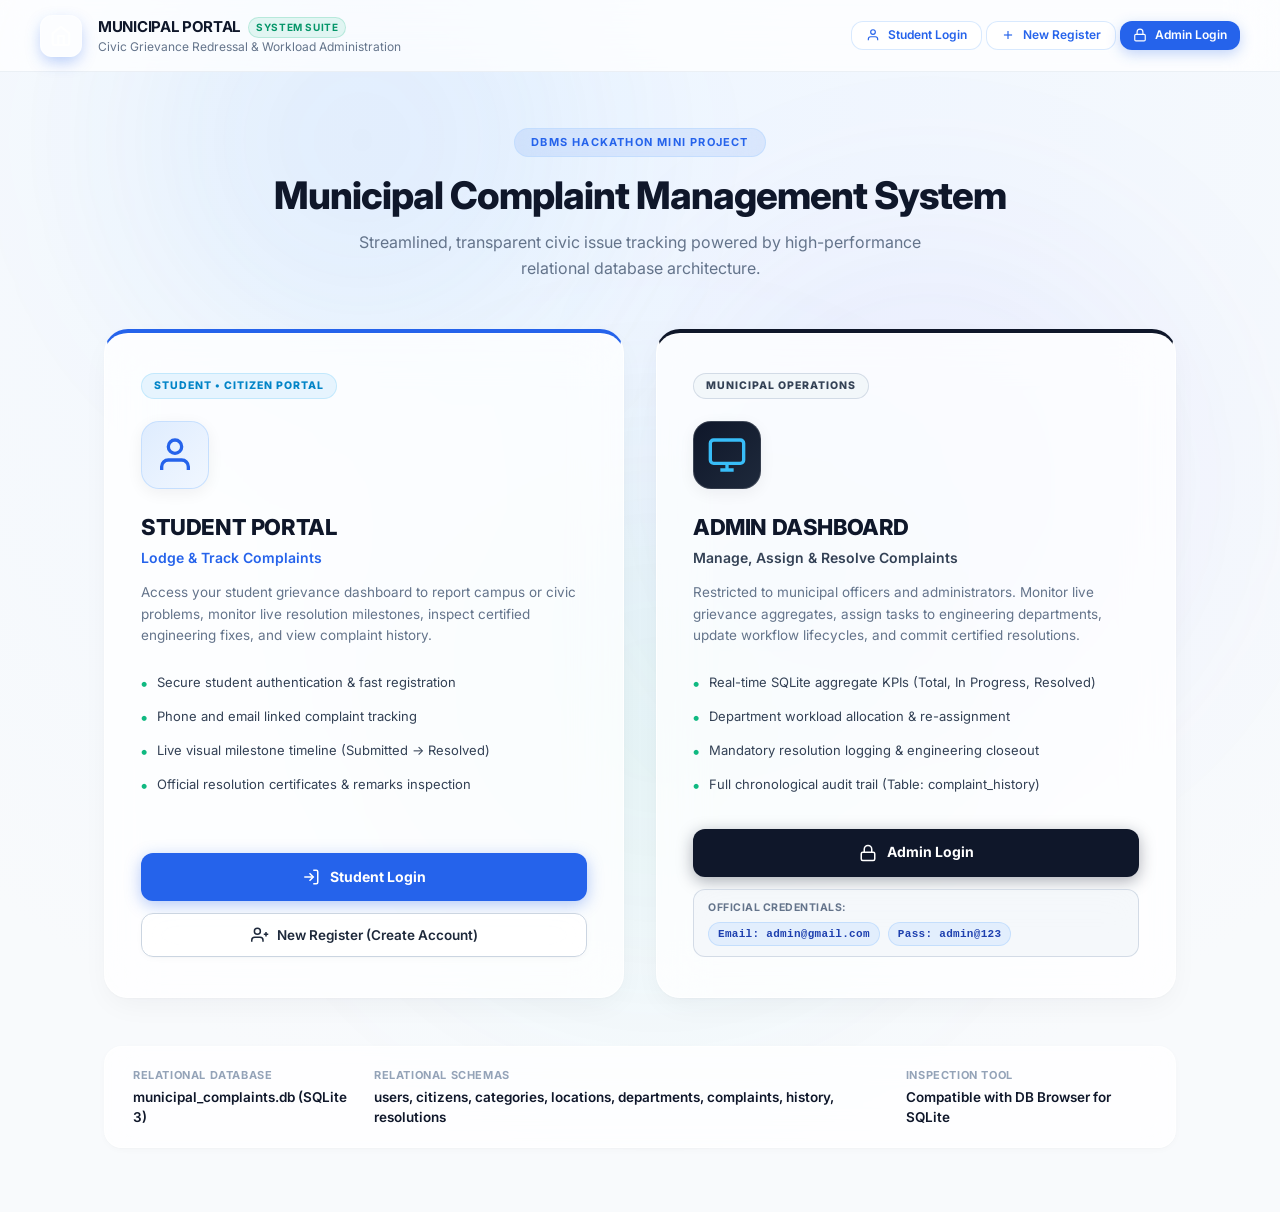
==== templates/index.html @ cf2a0899 "Initial commit: Municipal Complaint Management System with Glassmorphism UI & Auth" ====
<!DOCTYPE html>
<html lang="en">
<head>
    <meta charset="UTF-8">
    <meta name="viewport" content="width=device-width, initial-scale=1.0">
    <title>Municipal Complaint Management System</title>
    <!-- Google Fonts: Inter -->
    <link rel="preconnect" href="https://fonts.googleapis.com">
    <link rel="preconnect" href="https://fonts.gstatic.com" crossorigin>
    <link href="https://fonts.googleapis.com/css2?family=Inter:wght@300;400;500;600;700;800&display=swap" rel="stylesheet">
    <link rel="stylesheet" href="/static/css/style.css">
</head>
<body class="landing-body">
    <!-- Ambient Glass Orbs -->
    <div class="ambient-glow ambient-glow-1"></div>
    <div class="ambient-glow ambient-glow-2"></div>
    <div class="ambient-glow ambient-glow-3"></div>

    <!-- Top Bar -->
    <header class="landing-top-bar glass-navbar">
        <div class="landing-brand">
            <div class="brand-icon">
                <svg width="22" height="22" viewBox="0 0 24 24" fill="none" stroke="currentColor" stroke-width="2">
                    <path d="M3 9l9-7 9 7v11a2 2 0 0 1-2 2H5a2 2 0 0 1-2-2z"></path>
                    <polyline points="9 22 9 12 15 12 15 22"></polyline>
                </svg>
            </div>
            <div class="brand-text-block">
                <div class="brand-title-row">
                    <span class="brand-title">MUNICIPAL PORTAL</span>
                    <span class="brand-chip landing-chip">SYSTEM SUITE</span>
                </div>
                <span class="brand-subtitle">Civic Grievance Redressal &amp; Workload Administration</span>
            </div>
        </div>
        <div class="landing-header-right">
            <button class="btn btn-outline-sm glass-header-btn" onclick="openLandingModal('modal-student-login')">
                <svg width="14" height="14" viewBox="0 0 24 24" fill="none" stroke="currentColor" stroke-width="2">
                    <path d="M20 21v-2a4 4 0 0 0-4-4H8a4 4 0 0 0-4 4v2"></path>
                    <circle cx="12" cy="7" r="4"></circle>
                </svg>
                <span>Student Login</span>
            </button>
            <button class="btn btn-outline-sm glass-header-btn" onclick="openLandingModal('modal-register')">
                <svg width="14" height="14" viewBox="0 0 24 24" fill="none" stroke="currentColor" stroke-width="2">
                    <line x1="12" y1="5" x2="12" y2="19"></line>
                    <line x1="5" y1="12" x2="19" y2="12"></line>
                </svg>
                <span>New Register</span>
            </button>
            <button class="btn btn-primary btn-sm glass-header-btn" onclick="openLandingModal('modal-admin-login')">
                <svg width="14" height="14" viewBox="0 0 24 24" fill="none" stroke="currentColor" stroke-width="2">
                    <rect x="3" y="11" width="18" height="11" rx="2" ry="2"></rect>
                    <path d="M7 11V7a5 5 0 0 1 10 0v4"></path>
                </svg>
                <span>Admin Login</span>
            </button>
        </div>
    </header>

    <!-- Hero Content -->
    <main class="landing-main">
        <div class="landing-hero">
            <div class="landing-pill">DBMS HACKATHON MINI PROJECT</div>
            <h1 class="landing-title">Municipal Complaint Management System</h1>
            <p class="landing-subtitle">Streamlined, transparent civic issue tracking powered by high-performance relational database architecture.</p>
        </div>

        <!-- 2 Large Choice Cards -->
        <div class="dashboard-choice-grid">
            <!-- STUDENT / CITIZEN CARD -->
            <div class="choice-card user-choice-card glass-card">
                <div class="choice-card-badge citizen-badge">STUDENT &bull; CITIZEN PORTAL</div>
                <div class="choice-icon-wrap user-icon">
                    <svg width="40" height="40" viewBox="0 0 24 24" fill="none" stroke="currentColor" stroke-width="2">
                        <path d="M20 21v-2a4 4 0 0 0-4-4H8a4 4 0 0 0-4 4v2"></path>
                        <circle cx="12" cy="7" r="4"></circle>
                    </svg>
                </div>
                <h2 class="choice-card-title">STUDENT PORTAL</h2>
                <div class="choice-card-tagline">Lodge &amp; Track Complaints</div>
                <p class="choice-card-desc">
                    Access your student grievance dashboard to report campus or civic problems, monitor live resolution milestones, inspect certified engineering fixes, and view complaint history.
                </p>
                <ul class="choice-features-list">
                    <li><span class="check-bullet">&bull;</span> Secure student authentication &amp; fast registration</li>
                    <li><span class="check-bullet">&bull;</span> Phone and email linked complaint tracking</li>
                    <li><span class="check-bullet">&bull;</span> Live visual milestone timeline (Submitted &rarr; Resolved)</li>
                    <li><span class="check-bullet">&bull;</span> Official resolution certificates &amp; remarks inspection</li>
                </ul>

                <!-- Student Login and New Register Actions -->
                <div class="choice-actions-stack">
                    <button class="btn btn-choice btn-user-choice" onclick="openLandingModal('modal-student-login')">
                        <svg width="18" height="18" viewBox="0 0 24 24" fill="none" stroke="currentColor" stroke-width="2">
                            <path d="M15 3h4a2 2 0 0 1 2 2v14a2 2 0 0 1-2 2h-4"></path>
                            <polyline points="10 17 15 12 10 7"></polyline>
                            <line x1="15" y1="12" x2="3" y2="12"></line>
                        </svg>
                        <span>Student Login</span>
                    </button>
                    <button class="btn btn-secondary btn-register-choice" onclick="openLandingModal('modal-register')">
                        <svg width="18" height="18" viewBox="0 0 24 24" fill="none" stroke="currentColor" stroke-width="2">
                            <path d="M16 21v-2a4 4 0 0 0-4-4H5a4 4 0 0 0-4 4v2"></path>
                            <circle cx="8.5" cy="7" r="4"></circle>
                            <line x1="20" y1="8" x2="20" y2="14"></line>
                            <line x1="23" y1="11" x2="17" y2="11"></line>
                        </svg>
                        <span>New Register (Create Account)</span>
                    </button>
                </div>
            </div>

            <!-- ADMIN DASHBOARD CARD -->
            <div class="choice-card admin-choice-card glass-card">
                <div class="choice-card-badge admin-badge">MUNICIPAL OPERATIONS</div>
                <div class="choice-icon-wrap admin-icon">
                    <svg width="40" height="40" viewBox="0 0 24 24" fill="none" stroke="currentColor" stroke-width="2">
                        <rect x="2" y="3" width="20" height="14" rx="2" ry="2"></rect>
                        <line x1="8" y1="21" x2="16" y2="21"></line>
                        <line x1="12" y1="17" x2="12" y2="21"></line>
                    </svg>
                </div>
                <h2 class="choice-card-title">ADMIN DASHBOARD</h2>
                <div class="choice-card-tagline">Manage, Assign &amp; Resolve Complaints</div>
                <p class="choice-card-desc">
                    Restricted to municipal officers and administrators. Monitor live grievance aggregates, assign tasks to engineering departments, update workflow lifecycles, and commit certified resolutions.
                </p>
                <ul class="choice-features-list">
                    <li><span class="check-bullet">&bull;</span> Real-time SQLite aggregate KPIs (Total, In Progress, Resolved)</li>
                    <li><span class="check-bullet">&bull;</span> Department workload allocation &amp; re-assignment</li>
                    <li><span class="check-bullet">&bull;</span> Mandatory resolution logging &amp; engineering closeout</li>
                    <li><span class="check-bullet">&bull;</span> Full chronological audit trail (Table: complaint_history)</li>
                </ul>

                <!-- Admin Login Action -->
                <div class="choice-actions-stack">
                    <button class="btn btn-choice btn-admin-choice" onclick="openLandingModal('modal-admin-login')">
                        <svg width="18" height="18" viewBox="0 0 24 24" fill="none" stroke="currentColor" stroke-width="2">
                            <rect x="3" y="11" width="18" height="11" rx="2" ry="2"></rect>
                            <path d="M7 11V7a5 5 0 0 1 10 0v4"></path>
                        </svg>
                        <span>Admin Login</span>
                    </button>
                    <!-- Admin Credentials Callout -->
                    <div class="admin-creds-callout">
                        <span class="creds-label">Official Credentials:</span>
                        <div class="creds-badges">
                            <span class="badge badge-pk">Email: admin@gmail.com</span>
                            <span class="badge badge-pk">Pass: admin@123</span>
                        </div>
                    </div>
                </div>
            </div>
        </div>

        <!-- System Architecture Footnote -->
        <div class="landing-architecture-box glass-card">
            <div class="arch-col">
                <span class="arch-label">Relational Database</span>
                <span class="arch-value">municipal_complaints.db (SQLite 3)</span>
            </div>
            <div class="arch-col">
                <span class="arch-label">Relational Schemas</span>
                <span class="arch-value">users, citizens, categories, locations, departments, complaints, history, resolutions</span>
            </div>
            <div class="arch-col">
                <span class="arch-label">Inspection Tool</span>
                <span class="arch-value">Compatible with DB Browser for SQLite</span>
            </div>
        </div>
    </main>

    <!-- ========================================================================= -->
    <!-- MODAL 1: STUDENT LOGIN -->
    <!-- ========================================================================= -->
    <div class="modal-overlay" id="modal-student-login">
        <div class="modal-card">
            <div class="modal-header">
                <div>
                    <h3 class="modal-title">Student / Citizen Login</h3>
                    <p class="modal-subtitle">Access your registered complaints &amp; tracking history</p>
                </div>
                <button class="modal-close-btn" onclick="closeLandingModal('modal-student-login')">&times;</button>
            </div>
            <form id="form-student-login" onsubmit="handleStudentLogin(event)">
                <div class="modal-body">
                    <div id="student-login-error" class="auth-error-banner" style="display: none;"></div>
                    <div class="form-group">
                        <label for="student-login-email">Email Address <span class="required">*</span></label>
                        <input type="email" id="student-login-email" required placeholder="e.g. student@gmail.com" value="student@gmail.com">
                    </div>
                    <div class="form-group">
                        <label for="student-login-password">Password <span class="required">*</span></label>
                        <input type="password" id="student-login-password" required placeholder="Enter your password" value="student@123">
                    </div>
                    <div class="form-hint-row">
                        <span class="hint-text">Default student demo: <code>student@gmail.com</code> / <code>student@123</code></span>
                    </div>
                </div>
                <div class="modal-footer flex-between">
                    <button type="button" class="btn-text-sm" onclick="switchModal('modal-student-login', 'modal-register')">New student? Register here &rarr;</button>
                    <div style="display: flex; gap: 8px;">
                        <button type="button" class="btn btn-secondary" onclick="closeLandingModal('modal-student-login')">Cancel</button>
                        <button type="submit" class="btn btn-primary" id="btn-submit-student-login">Login as Student</button>
                    </div>
                </div>
            </form>
        </div>
    </div>

    <!-- ========================================================================= -->
    <!-- MODAL 2: ADMIN LOGIN -->
    <!-- ========================================================================= -->
    <div class="modal-overlay" id="modal-admin-login">
        <div class="modal-card">
            <div class="modal-header">
                <div>
                    <h3 class="modal-title">Administrator Login</h3>
                    <p class="modal-subtitle">Authorized Municipal Operations &bull; SQLite Control</p>
                </div>
                <button class="modal-close-btn" onclick="closeLandingModal('modal-admin-login')">&times;</button>
            </div>
            <form id="form-admin-login" onsubmit="handleAdminLogin(event)">
                <div class="modal-body">
                    <div id="admin-login-error" class="auth-error-banner" style="display: none;"></div>
                    
                    <div class="callout" style="margin-bottom: 6px;">
                        <strong>Configured Admin Credentials:</strong><br>
                        Email: <code>admin@gmail.com</code> &bull; Password: <code>admin@123</code>
                    </div>

                    <div class="form-group">
                        <label for="admin-login-email">Admin Email <span class="required">*</span></label>
                        <input type="email" id="admin-login-email" required placeholder="admin@gmail.com" value="admin@gmail.com">
                    </div>
                    <div class="form-group">
                        <label for="admin-login-password">Password <span class="required">*</span></label>
                        <input type="password" id="admin-login-password" required placeholder="admin@123" value="admin@123">
                    </div>
                </div>
                <div class="modal-footer">
                    <button type="button" class="btn btn-secondary" onclick="closeLandingModal('modal-admin-login')">Cancel</button>
                    <button type="submit" class="btn btn-primary" id="btn-submit-admin-login" style="background: #0f172a;">Authenticate Admin</button>
                </div>
            </form>
        </div>
    </div>

    <!-- ========================================================================= -->
    <!-- MODAL 3: NEW REGISTER (STUDENT / CITIZEN) -->
    <!-- ========================================================================= -->
    <div class="modal-overlay" id="modal-register">
        <div class="modal-card modal-lg">
            <div class="modal-header">
                <div>
                    <h3 class="modal-title">New Student / Citizen Registration</h3>
                    <p class="modal-subtitle">Create an account to track all complaints under your name &amp; phone</p>
                </div>
                <button class="modal-close-btn" onclick="closeLandingModal('modal-register')">&times;</button>
            </div>
            <form id="form-register" onsubmit="handleRegister(event)">
                <div class="modal-body">
                    <div id="register-error" class="auth-error-banner" style="display: none;"></div>
                    
                    <div class="form-row two-col">
                        <div class="form-group">
                            <label for="reg-name">Full Name <span class="required">*</span></label>
                            <input type="text" id="reg-name" required placeholder="e.g. Ramesh Kumar">
                        </div>
                        <div class="form-group">
                            <label for="reg-phone">Phone Number (10 digits) <span class="required">*</span></label>
                            <input type="tel" id="reg-phone" required placeholder="e.g. 9845012345">
                        </div>
                    </div>

                    <div class="form-row two-col">
                        <div class="form-group">
                            <label for="reg-email">Email Address <span class="required">*</span></label>
                            <input type="email" id="reg-email" required placeholder="e.g. ramesh@college.edu">
                        </div>
                        <div class="form-group">
                            <label for="reg-password">Password <span class="required">*</span></label>
                            <input type="password" id="reg-password" required placeholder="Minimum 4 characters">
                        </div>
                    </div>
                    
                    <div class="form-hint-row">
                        <span class="hint-text">Your phone number will be used to automatically correlate personal grievance records in the database.</span>
                    </div>
                </div>
                <div class="modal-footer flex-between">
                    <button type="button" class="btn-text-sm" onclick="switchModal('modal-register', 'modal-student-login')">&larr; Already registered? Student Login</button>
                    <div style="display: flex; gap: 8px;">
                        <button type="button" class="btn btn-secondary" onclick="closeLandingModal('modal-register')">Cancel</button>
                        <button type="submit" class="btn btn-primary" id="btn-submit-register">Create Account &amp; Login</button>
                    </div>
                </div>
            </form>
        </div>
    </div>

    <!-- Toast Notifications -->
    <div id="toast-container" class="toast-container"></div>

    <!-- Client-side Logic for Auth -->
    <script>
        function openLandingModal(modalId) {
            document.querySelectorAll('.modal-overlay').forEach(m => m.classList.remove('active'));
            const target = document.getElementById(modalId);
            if (target) {
                target.classList.add('active');
            }
        }

        function closeLandingModal(modalId) {
            const target = document.getElementById(modalId);
            if (target) {
                target.classList.remove('active');
            }
        }

        function switchModal(fromModal, toModal) {
            closeLandingModal(fromModal);
            setTimeout(() => openLandingModal(toModal), 150);
        }

        // Close on backdrop click
        window.addEventListener('click', (e) => {
            if (e.target.classList.contains('modal-overlay')) {
                e.target.classList.remove('active');
            }
        });

        // Close on Escape key
        window.addEventListener('keydown', (e) => {
            if (e.key === 'Escape') {
                document.querySelectorAll('.modal-overlay').forEach(m => m.classList.remove('active'));
            }
        });

        function showLandingToast(message, type = 'success') {
            const container = document.getElementById('toast-container');
            if (!container) return;
            const toast = document.createElement('div');
            toast.className = `toast ${type}`;
            toast.innerHTML = `<span>${message}</span>`;
            container.appendChild(toast);
            setTimeout(() => {
                toast.style.opacity = '0';
                setTimeout(() => toast.remove(), 300);
            }, 3500);
        }

        // 1. Student Login Handler
        async function handleStudentLogin(e) {
            e.preventDefault();
            const email = document.getElementById('student-login-email').value.trim();
            const password = document.getElementById('student-login-password').value.trim();
            const errBanner = document.getElementById('student-login-error');
            const submitBtn = document.getElementById('btn-submit-student-login');

            errBanner.style.display = 'none';
            submitBtn.disabled = true;
            submitBtn.innerHTML = '<span class="button-spinner"></span> Authenticating...';

            try {
                const res = await fetch('/api/auth/login', {
                    method: 'POST',
                    headers: { 'Content-Type': 'application/json' },
                    body: JSON.stringify({ email, password, role: 'student' })
                });
                const data = await res.json();
                if (!res.ok) {
                    throw new Error(data.error || 'Login failed.');
                }

                // Store student phone in localStorage for automatic dashboard binding
                if (data.user && data.user.phone) {
                    localStorage.setItem('municipal_citizen_phone', data.user.phone);
                }
                showLandingToast('Login successful! Redirecting to Student Dashboard...', 'success');
                setTimeout(() => {
                    window.location.href = data.redirect || '/user';
                }, 600);
            } catch (err) {
                errBanner.textContent = err.message;
                errBanner.style.display = 'block';
                submitBtn.disabled = false;
                submitBtn.innerHTML = 'Login as Student';
            }
        }

        // 2. Admin Login Handler
        async function handleAdminLogin(e) {
            e.preventDefault();
            const email = document.getElementById('admin-login-email').value.trim();
            const password = document.getElementById('admin-login-password').value.trim();
            const errBanner = document.getElementById('admin-login-error');
            const submitBtn = document.getElementById('btn-submit-admin-login');

            errBanner.style.display = 'none';
            submitBtn.disabled = true;
            submitBtn.innerHTML = '<span class="button-spinner"></span> Authenticating...';

            try {
                const res = await fetch('/api/auth/login', {
                    method: 'POST',
                    headers: { 'Content-Type': 'application/json' },
                    body: JSON.stringify({ email, password, role: 'admin' })
                });
                const data = await res.json();
                if (!res.ok) {
                    throw new Error(data.error || 'Authentication failed.');
                }

                showLandingToast('Admin authorized! Redirecting to Operations...', 'success');
                setTimeout(() => {
                    window.location.href = data.redirect || '/admin';
                }, 600);
            } catch (err) {
                errBanner.textContent = err.message;
                errBanner.style.display = 'block';
                submitBtn.disabled = false;
                submitBtn.innerHTML = 'Authenticate Admin';
            }
        }

        // 3. New Register Handler
        async function handleRegister(e) {
            e.preventDefault();
            const name = document.getElementById('reg-name').value.trim();
            const phone = document.getElementById('reg-phone').value.trim();
            const email = document.getElementById('reg-email').value.trim();
            const password = document.getElementById('reg-password').value.trim();
            const errBanner = document.getElementById('register-error');
            const submitBtn = document.getElementById('btn-submit-register');

            errBanner.style.display = 'none';
            submitBtn.disabled = true;
            submitBtn.innerHTML = '<span class="button-spinner"></span> Registering...';

            try {
                const res = await fetch('/api/auth/register', {
                    method: 'POST',
                    headers: { 'Content-Type': 'application/json' },
                    body: JSON.stringify({ name, phone, email, password })
                });
                const data = await res.json();
                if (!res.ok) {
                    throw new Error(data.error || 'Registration failed.');
                }

                // Store registered phone for seamless dashboard binding
                if (phone) {
                    localStorage.setItem('municipal_citizen_phone', phone);
                }
                showLandingToast('Account registered! Entering portal...', 'success');
                setTimeout(() => {
                    window.location.href = data.redirect || '/user';
                }, 600);
            } catch (err) {
                errBanner.textContent = err.message;
                errBanner.style.display = 'block';
                submitBtn.disabled = false;
                submitBtn.innerHTML = 'Create Account & Login';
            }
        }

        // Handle URL parameters (e.g. ?auth_modal=admin)
        document.addEventListener('DOMContentLoaded', () => {
            const params = new URLSearchParams(window.location.search);
            const authModal = params.get('auth_modal');
            const msg = params.get('msg');
            if (authModal === 'admin') {
                openLandingModal('modal-admin-login');
                if (msg) {
                    const errBanner = document.getElementById('admin-login-error');
                    if (errBanner) {
                        errBanner.textContent = msg;
                        errBanner.style.display = 'block';
                    }
                }
            } else if (authModal === 'student') {
                openLandingModal('modal-student-login');
            } else if (authModal === 'register') {
                openLandingModal('modal-register');
            }
        });
    </script>
</body>
</html>
---- static/css/style.css ----
/* ==========================================================================
   MUNICIPAL COMPLAINT MANAGEMENT SYSTEM - STYLESHEET
   Aesthetic: Professional Minimalism + Glassmorphism
   Key Elements:
     - Frosted glass surfaces with multi-layer backdrop blurs & subtle specular rims
     - Ambient background light orbs producing refractive depth
     - Unified floating glass header with brand capsules & breadcrumb indicators
     - Translucent obsidian glass sidebar with glowing active pill tabs
     - High-precision typography, clean whitespace, and frictionless forms
   ========================================================================== */

/* --------------------------------------------------------------------------
   0. DESIGN TOKENS
   -------------------------------------------------------------------------- */
:root {
    /* Brand Palette */
    --primary: #2563eb;
    --primary-hover: #1d4ed8;
    --primary-focus: rgba(37, 99, 235, 0.2);
    --primary-light: rgba(37, 99, 235, 0.08);
    --primary-border: rgba(191, 219, 254, 0.6);

    --accent-sky: #0284c7;
    --accent-emerald: #10b981;
    --accent-amber: #f59e0b;
    --accent-rose: #ef4444;
    --accent-violet: #8b5cf6;

    /* Base Neutrals */
    --slate-950: #020617;
    --slate-900: #0f172a;
    --slate-800: #1e293b;
    --slate-700: #334155;
    --slate-600: #475569;
    --slate-500: #64748b;
    --slate-400: #94a3b8;
    --slate-300: #cbd5e1;
    --slate-200: #e2e8f0;
    --slate-100: #f1f5f9;
    --slate-50:  #f8fafc;

    --bg-main: #f8fafc;
    --text-main: #0f172a;
    --text-muted: #64748b;
    --text-light: #94a3b8;

    /* Glassmorphism System Tokens */
    --glass-bg: rgba(255, 255, 255, 0.72);
    --glass-bg-subtle: rgba(255, 255, 255, 0.45);
    --glass-bg-hover: rgba(255, 255, 255, 0.88);
    --glass-bg-card: rgba(255, 255, 255, 0.76);
    --glass-border: rgba(255, 255, 255, 0.75);
    --glass-border-subtle: rgba(226, 232, 240, 0.65);
    --glass-border-dark: rgba(255, 255, 255, 0.12);

    --glass-blur: blur(16px);
    --glass-blur-lg: blur(24px);

    /* Specular and Diffuse Shadows */
    --glass-shadow-sm: 0 2px 8px -2px rgba(15, 23, 42, 0.04), 0 1px 2px rgba(15, 23, 42, 0.02);
    --glass-shadow: 0 10px 30px -6px rgba(15, 23, 42, 0.05), 0 1px 3px rgba(15, 23, 42, 0.03), inset 0 1px 0 rgba(255, 255, 255, 0.9);
    --glass-shadow-lg: 0 20px 45px -12px rgba(15, 23, 42, 0.08), 0 4px 12px -2px rgba(15, 23, 42, 0.03), inset 0 1px 0 rgba(255, 255, 255, 0.95);
    --glass-shadow-modal: 0 25px 60px -15px rgba(15, 23, 42, 0.25), 0 0 1px 1px rgba(255, 255, 255, 0.4);

    /* Obsidian Glass (Sidebar & Dark Accents) */
    --obsidian-bg: rgba(15, 23, 42, 0.90);
    --obsidian-border: rgba(255, 255, 255, 0.08);

    /* Radii */
    --radius-sm: 8px;
    --radius-md: 12px;
    --radius-lg: 18px;
    --radius-xl: 24px;
    --radius-full: 9999px;

    /* Transitions */
    --transition-fast: all 0.18s cubic-bezier(0.16, 1, 0.3, 1);
    --transition: all 0.26s cubic-bezier(0.16, 1, 0.3, 1);
}

/* --------------------------------------------------------------------------
   1. GLOBAL RESET & BASE STYLING
   -------------------------------------------------------------------------- */
*, *::before, *::after {
    margin: 0;
    padding: 0;
    box-sizing: border-box;
}

body {
    font-family: 'Inter', -apple-system, BlinkMacSystemFont, "Segoe UI", Roboto, sans-serif;
    background-color: var(--bg-main);
    color: var(--text-main);
    line-height: 1.5;
    -webkit-font-smoothing: antialiased;
    -moz-osx-font-smoothing: grayscale;
    overflow-x: hidden;
    position: relative;
    min-height: 100vh;
}

/* --------------------------------------------------------------------------
   2. AMBIENT GLOW ORBS (OPTICAL GLASS REFRACTION BACKGROUND)
   -------------------------------------------------------------------------- */
.ambient-glow {
    position: fixed;
    border-radius: 50%;
    filter: blur(100px);
    pointer-events: none;
    z-index: 0;
    opacity: 0.65;
    transition: opacity 1s ease;
}

.ambient-glow-1 {
    top: -120px;
    left: 8%;
    width: 520px;
    height: 520px;
    background: radial-gradient(circle, rgba(59, 130, 246, 0.18) 0%, rgba(14, 165, 233, 0.05) 70%, transparent 100%);
}

.ambient-glow-2 {
    top: 20%;
    right: 4%;
    width: 600px;
    height: 600px;
    background: radial-gradient(circle, rgba(99, 102, 241, 0.14) 0%, rgba(139, 92, 246, 0.04) 70%, transparent 100%);
}

.ambient-glow-3 {
    bottom: -150px;
    left: 25%;
    width: 680px;
    height: 680px;
    background: radial-gradient(circle, rgba(16, 185, 129, 0.12) 0%, rgba(56, 189, 248, 0.04) 70%, transparent 100%);
}

/* --------------------------------------------------------------------------
   3. APP CONTAINER & MASTER LAYOUT
   -------------------------------------------------------------------------- */
.app-container {
    display: flex;
    flex-direction: column;
    height: 100vh;
    overflow: hidden;
    position: relative;
    z-index: 1;
}

.app-body {
    display: flex;
    flex: 1;
    overflow: hidden;
    position: relative;
}

/* --------------------------------------------------------------------------
   4. REDESIGNED FROSTED GLASS HEADER (MINIMALIST + DISTINCTIVE)
   -------------------------------------------------------------------------- */
.app-header {
    height: 72px;
    background: rgba(255, 255, 255, 0.78);
    backdrop-filter: var(--glass-blur-lg);
    -webkit-backdrop-filter: var(--glass-blur-lg);
    border-bottom: 1px solid var(--glass-border-subtle);
    display: flex;
    align-items: center;
    justify-content: space-between;
    padding: 0 32px;
    z-index: 30;
    flex-shrink: 0;
    box-shadow: 0 4px 20px -4px rgba(15, 23, 42, 0.03);
    position: relative;
}

.header-left {
    display: flex;
    align-items: center;
    gap: 20px;
    min-width: 0;
}

.header-brand {
    display: flex;
    align-items: center;
    gap: 14px;
    text-decoration: none;
    flex-shrink: 0;
}

.brand-icon {
    width: 42px;
    height: 42px;
    color: #ffffff;
    border-radius: var(--radius-md);
    display: flex;
    align-items: center;
    justify-content: center;
    flex-shrink: 0;
    position: relative;
    box-shadow: 0 6px 16px -2px rgba(37, 99, 235, 0.35);
    border: 1px solid rgba(255, 255, 255, 0.4);
}

.user-theme-icon {
    background: linear-gradient(135deg, #2563eb, #0284c7);
}

.admin-theme-icon {
    background: linear-gradient(135deg, #0f172a, #334155);
    box-shadow: 0 6px 16px -2px rgba(15, 23, 42, 0.35);
}

.brand-text-block {
    display: flex;
    flex-direction: column;
    justify-content: center;
    gap: 2px;
}

.brand-title-row {
    display: flex;
    align-items: center;
    gap: 8px;
}

.brand-title {
    font-size: 15px;
    font-weight: 700;
    letter-spacing: -0.3px;
    color: var(--slate-900);
    line-height: 1.2;
}

.brand-chip {
    font-size: 10px;
    font-weight: 700;
    letter-spacing: 0.6px;
    text-transform: uppercase;
    padding: 2px 7px;
    border-radius: var(--radius-full);
}

.citizen-chip {
    background: rgba(37, 99, 235, 0.1);
    color: var(--primary);
    border: 1px solid rgba(37, 99, 235, 0.2);
}

.admin-chip {
    background: rgba(15, 23, 42, 0.08);
    color: var(--slate-800);
    border: 1px solid rgba(15, 23, 42, 0.15);
}

.landing-chip {
    background: rgba(16, 185, 129, 0.1);
    color: #059669;
    border: 1px solid rgba(16, 185, 129, 0.2);
}

.brand-subtitle {
    font-size: 12px;
    color: var(--slate-500);
    font-weight: 400;
    line-height: 1.2;
    white-space: nowrap;
}

/* Header Divider & Minimalist Breadcrumb */
.header-divider {
    width: 1px;
    height: 28px;
    background: var(--slate-200);
}

.header-breadcrumb {
    display: flex;
    align-items: center;
    gap: 8px;
    font-size: 13px;
    background: rgba(241, 245, 249, 0.6);
    padding: 6px 14px;
    border-radius: var(--radius-full);
    border: 1px solid rgba(226, 232, 240, 0.8);
    backdrop-filter: var(--glass-blur);
}

.breadcrumb-item {
    color: var(--slate-500);
    font-weight: 500;
}

.breadcrumb-sep {
    color: var(--slate-400);
    font-size: 11px;
}

.breadcrumb-active {
    color: var(--slate-900);
    font-weight: 600;
}

/* Header Right Area */
.header-right {
    display: flex;
    align-items: center;
    gap: 16px;
    flex-shrink: 0;
}

.glass-badge, .header-badge {
    display: flex;
    align-items: center;
    gap: 8px;
    background: rgba(255, 255, 255, 0.7);
    border: 1px solid var(--glass-border-subtle);
    padding: 7px 14px;
    border-radius: var(--radius-full);
    font-size: 12px;
    font-weight: 500;
    color: var(--slate-700);
    backdrop-filter: var(--glass-blur);
    box-shadow: var(--glass-shadow-sm);
}

.pulse-dot {
    width: 8px;
    height: 8px;
    background-color: var(--accent-emerald);
    border-radius: 50%;
    box-shadow: 0 0 0 0 rgba(16, 185, 129, 0.7);
    animation: modern-pulse 2s cubic-bezier(0.4, 0, 0.6, 1) infinite;
}

@keyframes modern-pulse {
    0% { transform: scale(0.95); box-shadow: 0 0 0 0 rgba(16, 185, 129, 0.7); }
    70% { transform: scale(1); box-shadow: 0 0 0 8px rgba(16, 185, 129, 0); }
    100% { transform: scale(0.95); box-shadow: 0 0 0 0 rgba(16, 185, 129, 0); }
}

.glass-btn-primary {
    background: linear-gradient(135deg, #2563eb, #1d4ed8);
    color: #ffffff;
    box-shadow: 0 4px 14px rgba(37, 99, 235, 0.35);
    border: 1px solid rgba(255, 255, 255, 0.25);
    position: relative;
    overflow: hidden;
}

.glass-btn-primary::after {
    content: '';
    position: absolute;
    top: 0; left: -100%; width: 100%; height: 100%;
    background: linear-gradient(90deg, transparent, rgba(255, 255, 255, 0.2), transparent);
    transition: 0.5s;
}

.glass-btn-primary:hover::after {
    left: 100%;
}

/* --------------------------------------------------------------------------
   5. FROSTED OBSIDIAN GLASS SIDEBAR
   -------------------------------------------------------------------------- */
.app-sidebar {
    width: 250px;
    background: var(--obsidian-bg);
    backdrop-filter: var(--glass-blur-lg);
    -webkit-backdrop-filter: var(--glass-blur-lg);
    border-right: 1px solid var(--obsidian-border);
    color: #f8fafc;
    display: flex;
    flex-direction: column;
    justify-content: space-between;
    padding: 24px 16px;
    flex-shrink: 0;
    user-select: none;
    z-index: 20;
}

.sidebar-header-label {
    font-size: 11px;
    font-weight: 700;
    color: var(--slate-400);
    letter-spacing: 1.2px;
    text-transform: uppercase;
    padding: 0 12px 16px 12px;
    border-bottom: 1px solid rgba(255, 255, 255, 0.08);
    margin-bottom: 12px;
}

.sidebar-nav {
    display: flex;
    flex-direction: column;
    gap: 6px;
    flex: 1;
}

.nav-item {
    display: flex;
    align-items: center;
    gap: 12px;
    padding: 11px 16px;
    background: transparent;
    border: 1px solid transparent;
    color: var(--slate-400);
    font-size: 13.5px;
    font-weight: 500;
    border-radius: var(--radius-md);
    cursor: pointer;
    transition: var(--transition-fast);
    text-align: left;
    width: 100%;
    position: relative;
}

.nav-item svg {
    flex-shrink: 0;
    opacity: 0.85;
    transition: var(--transition-fast);
}

.nav-item:hover {
    background: rgba(255, 255, 255, 0.06);
    color: #f8fafc;
    border-color: rgba(255, 255, 255, 0.04);
}

.nav-item:hover svg {
    opacity: 1;
    transform: scale(1.05);
}

.nav-item.active {
    background: rgba(37, 99, 235, 0.22);
    border-color: rgba(96, 165, 250, 0.35);
    color: #ffffff;
    font-weight: 600;
    box-shadow: 0 4px 18px rgba(37, 99, 235, 0.25);
}

.nav-item.active svg {
    color: #60a5fa;
    opacity: 1;
}

.nav-counter {
    margin-left: auto;
    background: rgba(255, 255, 255, 0.12);
    color: #ffffff;
    font-size: 11px;
    font-weight: 600;
    padding: 2px 8px;
    border-radius: var(--radius-full);
    border: 1px solid rgba(255, 255, 255, 0.15);
}

.sidebar-footer {
    padding-top: 16px;
    border-top: 1px solid rgba(255, 255, 255, 0.08);
}

.btn-back-home {
    display: flex;
    align-items: center;
    gap: 10px;
    color: var(--slate-400);
    text-decoration: none;
    padding: 10px 16px;
    font-size: 13px;
    font-weight: 500;
    border-radius: var(--radius-md);
    transition: var(--transition-fast);
    border: 1px solid rgba(255, 255, 255, 0.08);
    background: rgba(255, 255, 255, 0.03);
}

.btn-back-home:hover {
    background: rgba(255, 255, 255, 0.08);
    color: #ffffff;
    border-color: rgba(255, 255, 255, 0.15);
}

/* --------------------------------------------------------------------------
   6. APP CONTENT AREA & VIEW PANELS
   -------------------------------------------------------------------------- */
.app-content {
    flex: 1;
    overflow-y: auto;
    padding: 32px 36px;
    display: flex;
    flex-direction: column;
    position: relative;
    z-index: 2;
}

.view-panel {
    display: none;
    flex-direction: column;
    gap: 24px;
    animation: glassSlideUp 0.3s cubic-bezier(0.16, 1, 0.3, 1);
}

.view-panel.active {
    display: flex;
}

@keyframes glassSlideUp {
    from {
        opacity: 0;
        transform: translateY(8px);
    }
    to {
        opacity: 1;
        transform: translateY(0);
    }
}

.view-header {
    display: flex;
    align-items: flex-start;
    justify-content: space-between;
    gap: 16px;
    margin-bottom: 2px;
}

.page-title {
    font-size: 24px;
    font-weight: 700;
    color: var(--slate-900);
    letter-spacing: -0.6px;
    line-height: 1.25;
}

.page-subtitle {
    font-size: 13.5px;
    color: var(--slate-500);
    margin-top: 4px;
    font-weight: 400;
}

/* --------------------------------------------------------------------------
   7. FROSTED GLASS CARDS (DATA CARD, PHONE LOOKUP, ANALYTICS)
   -------------------------------------------------------------------------- */
.data-card, .analytics-card, .filters-card {
    background: var(--glass-bg-card);
    backdrop-filter: var(--glass-blur);
    -webkit-backdrop-filter: var(--glass-blur);
    border: 1px solid var(--glass-border);
    border-radius: var(--radius-lg);
    box-shadow: var(--glass-shadow);
    overflow: hidden;
    padding: 24px;
    position: relative;
    transition: var(--transition);
}

.data-card:hover, .analytics-card:hover {
    box-shadow: var(--glass-shadow-lg);
}

.card-header {
    padding: 0 0 16px 0;
    border-bottom: 1px solid var(--glass-border-subtle);
    margin-bottom: 18px;
}

.card-header.flex-between {
    display: flex;
    align-items: center;
    justify-content: space-between;
}

.card-title {
    font-size: 16px;
    font-weight: 700;
    color: var(--slate-900);
    letter-spacing: -0.2px;
}

.card-subtitle {
    font-size: 12.5px;
    color: var(--slate-500);
    margin-top: 2px;
}

/* Phone Lookup Card (User Dashboard) */
.phone-lookup-card {
    background: linear-gradient(135deg, rgba(255, 255, 255, 0.85) 0%, rgba(240, 249, 255, 0.7) 100%);
    backdrop-filter: var(--glass-blur);
    -webkit-backdrop-filter: var(--glass-blur);
    border: 1px solid rgba(186, 230, 253, 0.8);
    border-radius: var(--radius-lg);
    padding: 22px 26px;
    display: flex;
    flex-direction: column;
    gap: 16px;
    box-shadow: var(--glass-shadow);
    position: relative;
}

.phone-lookup-card::before {
    content: '';
    position: absolute;
    inset: 0;
    border-radius: var(--radius-lg);
    padding: 1px;
    background: linear-gradient(135deg, rgba(255, 255, 255, 0.9), rgba(56, 189, 248, 0.3));
    -webkit-mask: linear-gradient(#fff 0 0) content-box, linear-gradient(#fff 0 0);
    -webkit-mask-composite: xor;
    mask-composite: exclude;
    pointer-events: none;
}

.lookup-header {
    display: flex;
    align-items: center;
    gap: 14px;
    color: var(--primary);
}

.lookup-title {
    font-size: 15px;
    font-weight: 700;
    color: var(--slate-900);
    letter-spacing: -0.2px;
}

.lookup-subtitle {
    font-size: 12.5px;
    color: var(--slate-500);
    margin-top: 2px;
}

.lookup-form {
    width: 100%;
}

.input-action-group {
    display: flex;
    gap: 10px;
    max-width: 520px;
}

.lookup-greeting {
    display: flex;
    align-items: center;
    gap: 12px;
    font-size: 13px;
    color: var(--accent-sky);
    background: rgba(224, 242, 254, 0.6);
    backdrop-filter: var(--glass-blur);
    border: 1px solid rgba(186, 230, 253, 0.8);
    padding: 8px 16px;
    border-radius: var(--radius-md);
    width: fit-content;
}

.btn-text-sm {
    background: transparent;
    border: none;
    color: var(--primary);
    font-size: 13px;
    font-weight: 600;
    cursor: pointer;
    text-decoration: none;
    transition: var(--transition-fast);
    padding: 4px 0;
}

.btn-text-sm:hover {
    color: var(--primary-hover);
    text-decoration: underline;
}

.btn-text-sm.danger {
    color: var(--accent-rose);
}

.btn-text-sm:hover {
    color: #b91c1c;
}

/* --------------------------------------------------------------------------
   8. STAT TILES (FROSTED GLASS NUMERICS)
   -------------------------------------------------------------------------- */
.stats-grid {
    display: grid;
    grid-template-columns: repeat(4, 1fr);
    gap: 20px;
}

.stats-grid-6 {
    grid-template-columns: repeat(6, 1fr);
}

.stat-card {
    background: var(--glass-bg-card);
    backdrop-filter: var(--glass-blur);
    -webkit-backdrop-filter: var(--glass-blur);
    border: 1px solid var(--glass-border);
    border-radius: var(--radius-lg);
    padding: 20px 18px;
    display: flex;
    align-items: center;
    gap: 16px;
    box-shadow: var(--glass-shadow-sm);
    transition: var(--transition);
    position: relative;
    overflow: hidden;
}

.stat-card:hover {
    box-shadow: var(--glass-shadow);
    transform: translateY(-2px);
    background: var(--glass-bg-hover);
    border-color: rgba(255, 255, 255, 0.95);
}

.stat-icon-wrapper {
    width: 48px;
    height: 48px;
    border-radius: var(--radius-md);
    display: flex;
    align-items: center;
    justify-content: center;
    flex-shrink: 0;
    border: 1px solid transparent;
}

.stat-icon-wrapper.blue {
    background: rgba(37, 99, 235, 0.08);
    color: var(--primary);
    border-color: rgba(191, 219, 254, 0.6);
}

.stat-icon-wrapper.gray {
    background: rgba(100, 116, 139, 0.08);
    color: var(--slate-600);
    border-color: rgba(203, 213, 225, 0.6);
}

.stat-icon-wrapper.cyan {
    background: rgba(2, 132, 199, 0.08);
    color: var(--accent-sky);
    border-color: rgba(186, 230, 253, 0.6);
}

.stat-icon-wrapper.amber {
    background: rgba(245, 158, 11, 0.08);
    color: var(--accent-amber);
    border-color: rgba(253, 230, 138, 0.6);
}

.stat-icon-wrapper.green {
    background: rgba(16, 185, 129, 0.08);
    color: var(--accent-emerald);
    border-color: rgba(167, 243, 208, 0.6);
}

.stat-icon-wrapper.dark-gray {
    background: rgba(15, 23, 42, 0.06);
    color: var(--slate-800);
    border-color: rgba(203, 213, 225, 0.6);
}

.stat-content {
    display: flex;
    flex-direction: column;
}

.stat-label {
    font-size: 10.5px;
    font-weight: 700;
    color: var(--slate-500);
    letter-spacing: 0.6px;
    text-transform: uppercase;
}

.stat-value {
    font-size: 26px;
    font-weight: 800;
    color: var(--slate-900);
    letter-spacing: -0.6px;
    line-height: 1.15;
    margin: 2px 0;
}

.stat-subtext {
    font-size: 11.5px;
    color: var(--slate-400);
}

/* --------------------------------------------------------------------------
   9. MINIMALIST DATA TABLES
   -------------------------------------------------------------------------- */
.table-responsive {
    overflow-x: auto;
    width: 100%;
}

.data-table {
    width: 100%;
    border-collapse: collapse;
    text-align: left;
    font-size: 13px;
}

.data-table th {
    background: rgba(248, 250, 252, 0.6);
    color: var(--slate-600);
    font-weight: 600;
    font-size: 11px;
    text-transform: uppercase;
    letter-spacing: 0.6px;
    padding: 12px 16px;
    border-bottom: 1px solid var(--slate-200);
    white-space: nowrap;
}

.data-table td {
    padding: 14px 16px;
    border-bottom: 1px solid rgba(226, 232, 240, 0.6);
    color: var(--slate-800);
    vertical-align: middle;
    transition: background-color 0.15s ease;
}

.data-table tbody tr:hover td {
    background: rgba(255, 255, 255, 0.85);
}

.data-table tbody tr:last-child td {
    border-bottom: none;
}

.text-center { text-align: center; }
.text-muted { color: var(--slate-400); }

/* --------------------------------------------------------------------------
   10. VISUAL STATUS TIMELINE (MINIMALIST STEPPER)
   -------------------------------------------------------------------------- */
.visual-stepper {
    display: flex;
    align-items: center;
    justify-content: space-between;
    position: relative;
    padding: 24px 12px;
}

.step-node {
    display: flex;
    flex-direction: column;
    align-items: center;
    position: relative;
    z-index: 2;
    text-align: center;
    flex: 1;
}

.step-icon {
    width: 40px;
    height: 40px;
    border-radius: 50%;
    background: rgba(255, 255, 255, 0.9);
    border: 2px solid var(--slate-300);
    color: var(--slate-500);
    display: flex;
    align-items: center;
    justify-content: center;
    font-weight: 700;
    font-size: 14px;
    margin-bottom: 10px;
    transition: var(--transition);
    box-shadow: 0 2px 8px rgba(15, 23, 42, 0.05);
}

.step-node.done .step-icon {
    background: #10b981;
    border-color: #059669;
    color: #ffffff;
    box-shadow: 0 0 16px rgba(16, 185, 129, 0.4);
}

.step-node.current .step-icon {
    background: var(--primary);
    border-color: #1d4ed8;
    color: #ffffff;
    box-shadow: 0 0 0 6px rgba(37, 99, 235, 0.18);
}

.step-label {
    font-size: 12px;
    font-weight: 700;
    color: var(--slate-700);
}

.step-node.done .step-label {
    color: #059669;
}

.step-node.current .step-label {
    color: var(--primary);
}

.step-time {
    font-size: 10.5px;
    color: var(--slate-400);
    margin-top: 3px;
}

.step-line-track {
    position: absolute;
    top: 43px;
    left: 8%;
    right: 8%;
    height: 4px;
    background: var(--slate-200);
    border-radius: 4px;
    z-index: 1;
    overflow: hidden;
}

.step-line-fill {
    height: 100%;
    background: linear-gradient(90deg, #10b981, #3b82f6);
    border-radius: 4px;
    transition: width 0.5s cubic-bezier(0.16, 1, 0.3, 1);
}

.step-line {
    position: absolute;
    top: 43px;
    left: 8%;
    right: 8%;
    height: 4px;
    background: var(--slate-200);
    z-index: 1;
}

/* --------------------------------------------------------------------------
   11. TRACKING DETAILS & RESOLUTION SECTIONS
   -------------------------------------------------------------------------- */
.tracking-result-container {
    display: flex;
    flex-direction: column;
    gap: 22px;
}

.track-summary-card {
    background: linear-gradient(135deg, rgba(255, 255, 255, 0.85) 0%, rgba(248, 250, 252, 0.75) 100%);
}

.track-summary-header {
    display: flex;
    justify-content: space-between;
    align-items: flex-start;
    padding-bottom: 16px;
    border-bottom: 1px solid var(--glass-border-subtle);
    margin-bottom: 18px;
}

.summary-id-badge {
    font-size: 12px;
    font-weight: 700;
    font-family: monospace;
    color: var(--primary);
    background: rgba(37, 99, 235, 0.08);
    border: 1px solid rgba(191, 219, 254, 0.8);
    padding: 3px 10px;
    border-radius: var(--radius-sm);
    display: inline-block;
    margin-bottom: 6px;
}

.track-title {
    font-size: 19px;
    font-weight: 700;
    color: var(--slate-900);
    letter-spacing: -0.3px;
}

.track-meta-grid {
    display: grid;
    grid-template-columns: repeat(3, 1fr);
    gap: 16px 24px;
}

.meta-cell {
    display: flex;
    flex-direction: column;
}

.meta-label {
    font-size: 11px;
    font-weight: 600;
    color: var(--slate-500);
    text-transform: uppercase;
    letter-spacing: 0.5px;
}

.meta-val {
    font-size: 13.5px;
    font-weight: 600;
    color: var(--slate-900);
    margin-top: 3px;
}

.resolution-box-green {
    background: rgba(240, 253, 244, 0.75);
    backdrop-filter: var(--glass-blur);
    border: 1px solid rgba(134, 239, 172, 0.8);
    border-radius: var(--radius-md);
    padding: 18px 20px;
    display: flex;
    flex-direction: column;
    gap: 10px;
    box-shadow: var(--glass-shadow-sm);
}

.resolution-box-green h4 {
    font-size: 14.5px;
    font-weight: 700;
    color: #15803d;
}

.resolution-box-green p {
    font-size: 13.5px;
    color: #166534;
    line-height: 1.6;
}

.res-meta {
    display: flex;
    gap: 20px;
    font-size: 12px;
    color: #15803d;
    border-top: 1px solid rgba(187, 247, 208, 0.8);
    padding-top: 10px;
}

.resolution-unavailable-box {
    background: rgba(248, 250, 252, 0.6);
    border: 1px dashed var(--slate-300);
    border-radius: var(--radius-md);
    padding: 18px;
    color: var(--slate-500);
    font-size: 13px;
    font-style: italic;
    text-align: center;
}

/* Success Banner Card */
.success-banner-card {
    background: rgba(240, 253, 244, 0.85);
    backdrop-filter: var(--glass-blur);
    border: 1px solid rgba(134, 239, 172, 0.9);
    border-radius: var(--radius-lg);
    padding: 22px 26px;
    display: flex;
    align-items: flex-start;
    gap: 18px;
    box-shadow: var(--glass-shadow);
}

.success-banner-content {
    display: flex;
    flex-direction: column;
    gap: 10px;
}

.success-banner-content h3 {
    font-size: 17px;
    font-weight: 700;
    color: #15803d;
    letter-spacing: -0.2px;
}

.success-meta-row {
    display: flex;
    gap: 16px;
    align-items: center;
    font-size: 13px;
}

.success-actions {
    display: flex;
    gap: 12px;
    margin-top: 6px;
}

/* --------------------------------------------------------------------------
   12. GLASS PILL BADGES
   -------------------------------------------------------------------------- */
.badge {
    display: inline-flex;
    align-items: center;
    padding: 3px 9px;
    border-radius: var(--radius-full);
    font-size: 11px;
    font-weight: 700;
    letter-spacing: 0.3px;
    white-space: nowrap;
    border: 1px solid transparent;
}

.badge-pk {
    background: rgba(219, 234, 254, 0.7);
    color: #1e40af;
    border-color: rgba(191, 219, 254, 0.8);
    font-family: monospace;
}

.badge-status-SUBMITTED {
    background: rgba(241, 245, 249, 0.8);
    color: #475569;
    border-color: rgba(203, 213, 225, 0.8);
}

.badge-status-ASSIGNED {
    background: rgba(224, 242, 254, 0.8);
    color: #0284c7;
    border-color: rgba(186, 230, 253, 0.8);
}

.badge-status-IN_PROGRESS,
.badge-status-IN-PROGRESS,
[class*="badge-status-IN"] {
    background: rgba(254, 243, 199, 0.8);
    color: #b45309;
    border-color: rgba(253, 230, 138, 0.8);
}

.badge-status-RESOLVED {
    background: rgba(220, 252, 231, 0.8);
    color: #15803d;
    border-color: rgba(187, 247, 208, 0.8);
}

.badge-status-CLOSED {
    background: rgba(243, 244, 246, 0.8);
    color: #4b5563;
    border-color: rgba(209, 213, 219, 0.8);
}

.badge-status-REJECTED {
    background: rgba(254, 226, 226, 0.8);
    color: #b91c1c;
    border-color: rgba(254, 202, 202, 0.8);
}

.badge-prio-LOW {
    background: rgba(240, 253, 244, 0.8);
    color: #16a34a;
    border-color: rgba(187, 247, 208, 0.8);
}

.badge-prio-MEDIUM {
    background: rgba(239, 246, 255, 0.8);
    color: #2563eb;
    border-color: rgba(191, 219, 254, 0.8);
}

.badge-prio-HIGH {
    background: rgba(255, 247, 237, 0.8);
    color: #ea580c;
    border-color: rgba(254, 215, 170, 0.8);
}

.badge-prio-URGENT {
    background: rgba(254, 242, 242, 0.8);
    color: #dc2626;
    border-color: rgba(254, 202, 202, 0.8);
}

/* --------------------------------------------------------------------------
   13. BUTTONS (MINIMALIST + GLASS TACTILE)
   -------------------------------------------------------------------------- */
.btn {
    display: inline-flex;
    align-items: center;
    justify-content: center;
    gap: 8px;
    padding: 9px 18px;
    font-size: 13px;
    font-weight: 600;
    border-radius: var(--radius-md);
    cursor: pointer;
    transition: var(--transition-fast);
    border: 1px solid transparent;
    text-decoration: none;
    font-family: inherit;
    line-height: 1.2;
}

.btn:active {
    transform: scale(0.98);
}

.btn-primary {
    background: var(--primary);
    color: #ffffff;
    box-shadow: 0 4px 14px rgba(37, 99, 235, 0.28);
}

.btn-primary:hover {
    background: var(--primary-hover);
    box-shadow: 0 6px 18px rgba(37, 99, 235, 0.38);
    transform: translateY(-1px);
}

.btn-secondary {
    background: rgba(255, 255, 255, 0.8);
    color: var(--slate-700);
    border-color: var(--slate-300);
    backdrop-filter: var(--glass-blur);
    box-shadow: var(--glass-shadow-sm);
}

.btn-secondary:hover {
    background: #ffffff;
    border-color: var(--slate-400);
    color: var(--slate-900);
    transform: translateY(-1px);
}

.btn-outline-sm {
    padding: 6px 14px;
    font-size: 12px;
    font-weight: 600;
    color: var(--primary);
    background: rgba(255, 255, 255, 0.7);
    border: 1px solid var(--primary-border);
    border-radius: var(--radius-md);
    cursor: pointer;
    backdrop-filter: var(--glass-blur);
    transition: var(--transition-fast);
}

.btn-outline-sm:hover {
    background: var(--primary-light);
    border-color: var(--primary);
    transform: translateY(-1px);
}

.btn-danger-sm {
    background: rgba(254, 226, 226, 0.8);
    color: #b91c1c;
    border: 1px solid rgba(254, 202, 202, 0.9);
    padding: 5px 10px;
    font-size: 11.5px;
    font-weight: 600;
    border-radius: var(--radius-sm);
    cursor: pointer;
    transition: var(--transition-fast);
}

.btn-danger-sm:hover {
    background: #fee2e2;
    transform: translateY(-1px);
}

.btn-sm {
    padding: 6px 12px;
    font-size: 12px;
}

/* --------------------------------------------------------------------------
   14. FROSTED GLASS FORM CONTROLS & INPUTS
   -------------------------------------------------------------------------- */
.filters-card {
    padding: 18px 22px;
}

.filters-row, .search-form-row {
    display: flex;
    align-items: flex-end;
    gap: 14px;
    flex-wrap: wrap;
}

.filter-group {
    display: flex;
    flex-direction: column;
    gap: 6px;
    min-width: 150px;
}

.filter-group.search-group {
    flex: 1;
    min-width: 240px;
}

.form-group {
    display: flex;
    flex-direction: column;
    gap: 6px;
    width: 100%;
}

.filter-group label, .form-group label {
    font-size: 11px;
    font-weight: 700;
    color: var(--slate-500);
    text-transform: uppercase;
    letter-spacing: 0.5px;
}

input[type="text"],
input[type="tel"],
input[type="email"],
input[type="password"],
input[type="number"],
input[type="search"],
select,
textarea {
    width: 100%;
    box-sizing: border-box;
    padding: 10px 14px;
    font-size: 13.5px;
    font-family: inherit;
    border: 1px solid var(--slate-300);
    border-radius: var(--radius-md);
    background: rgba(255, 255, 255, 0.85);
    color: var(--slate-900);
    backdrop-filter: var(--glass-blur);
    transition: var(--transition-fast);
    box-shadow: inset 0 1px 2px rgba(15, 23, 42, 0.03);
}

input:focus,
select:focus,
textarea:focus {
    outline: none;
    border-color: var(--primary);
    background: #ffffff;
    box-shadow: 0 0 0 3.5px var(--primary-focus);
}

.form-grid {
    display: flex;
    flex-direction: column;
    gap: 18px;
}

.form-section-title {
    font-size: 12px;
    font-weight: 700;
    color: var(--slate-700);
    text-transform: uppercase;
    letter-spacing: 0.6px;
    border-bottom: 1px solid var(--glass-border-subtle);
    padding-bottom: 8px;
    margin-top: 4px;
}

.form-row.two-col {
    display: grid;
    grid-template-columns: 1fr 1fr;
    gap: 18px;
}

.form-actions-footer {
    display: flex;
    justify-content: flex-end;
    gap: 12px;
    margin-top: 22px;
    padding-top: 16px;
    border-top: 1px solid var(--glass-border-subtle);
}

.required { color: var(--accent-rose); }

/* --------------------------------------------------------------------------
   15. MODALS (FROSTED GLASS OVERLAYS)
   -------------------------------------------------------------------------- */
.modal-overlay {
    position: fixed;
    top: 0; left: 0; right: 0; bottom: 0;
    background: rgba(15, 23, 42, 0.45);
    backdrop-filter: var(--glass-blur);
    -webkit-backdrop-filter: var(--glass-blur);
    display: none;
    align-items: center;
    justify-content: center;
    z-index: 100;
    padding: 24px;
}

.modal-overlay.active {
    display: flex;
    animation: fadeInModal 0.25s cubic-bezier(0.16, 1, 0.3, 1);
}

@keyframes fadeInModal {
    from { opacity: 0; }
    to { opacity: 1; }
}

.modal-card {
    background: rgba(255, 255, 255, 0.95);
    backdrop-filter: var(--glass-blur-lg);
    border: 1px solid rgba(255, 255, 255, 0.85);
    border-radius: var(--radius-xl);
    box-shadow: var(--glass-shadow-modal);
    width: 100%;
    max-width: 540px;
    max-height: 90vh;
    display: flex;
    flex-direction: column;
    overflow: hidden;
    animation: zoomModal 0.25s cubic-bezier(0.16, 1, 0.3, 1);
}

@keyframes zoomModal {
    from { transform: scale(0.96) translateY(8px); }
    to { transform: scale(1) translateY(0); }
}

.modal-card.modal-lg { max-width: 720px; }

.modal-header {
    padding: 18px 24px;
    border-bottom: 1px solid var(--slate-200);
    display: flex;
    align-items: center;
    justify-content: space-between;
    background: rgba(248, 250, 252, 0.7);
}

.modal-title {
    font-size: 16px;
    font-weight: 700;
    color: var(--slate-900);
    letter-spacing: -0.2px;
}

.modal-subtitle {
    font-size: 11.5px;
    color: var(--slate-500);
    margin-top: 2px;
}

.modal-close-btn {
    background: transparent;
    border: none;
    font-size: 24px;
    cursor: pointer;
    color: var(--slate-400);
    line-height: 1;
    transition: var(--transition-fast);
}

.modal-close-btn:hover {
    color: var(--slate-900);
    transform: scale(1.1);
}

.modal-body {
    padding: 24px;
    display: flex;
    flex-direction: column;
    gap: 16px;
    overflow-y: auto;
}

.modal-scrollable { max-height: calc(90vh - 140px); }

.modal-footer {
    padding: 16px 24px;
    border-top: 1px solid var(--slate-200);
    display: flex;
    align-items: center;
    justify-content: flex-end;
    gap: 12px;
    background: rgba(248, 250, 252, 0.7);
}

.info-item {
    display: flex;
    flex-direction: column;
    gap: 2px;
}

.info-label {
    font-size: 11px;
    font-weight: 700;
    color: var(--slate-500);
    text-transform: uppercase;
    letter-spacing: 0.5px;
}

.info-value {
    font-size: 13.5px;
    font-weight: 600;
    color: var(--slate-900);
}

.callout {
    background: rgba(239, 246, 255, 0.8);
    border: 1px solid rgba(191, 219, 254, 0.8);
    border-left: 4px solid var(--primary);
    border-radius: var(--radius-sm);
    padding: 12px 16px;
    font-size: 12.5px;
    color: var(--slate-800);
}

/* --------------------------------------------------------------------------
   16. TIMELINE (AUDIT HISTORY)
   -------------------------------------------------------------------------- */
.timeline {
    position: relative;
    padding-left: 24px;
    display: flex;
    flex-direction: column;
    gap: 20px;
}

.timeline::before {
    content: '';
    position: absolute;
    top: 6px; bottom: 6px; left: 7px;
    width: 2px;
    background: var(--slate-200);
}

.timeline-item {
    position: relative;
    display: flex;
    flex-direction: column;
    gap: 4px;
}

.timeline-dot {
    position: absolute;
    left: -21px; top: 4px;
    width: 12px; height: 12px;
    background: var(--primary);
    border: 2.5px solid #ffffff;
    border-radius: 50%;
    box-shadow: 0 0 0 2px rgba(37, 99, 235, 0.2);
}

.timeline-header {
    display: flex;
    align-items: center;
    gap: 8px;
    font-size: 12.5px;
    font-weight: 600;
}

.timeline-content { font-size: 13px; color: var(--slate-800); }
.timeline-meta { font-size: 11.5px; color: var(--slate-400); }

/* --------------------------------------------------------------------------
   17. DASHBOARD ANALYTICS (BARS & METRICS)
   -------------------------------------------------------------------------- */
.dashboard-analytics-row {
    display: grid;
    grid-template-columns: 1fr 1fr;
    gap: 20px;
}

.card-body {
    display: flex;
    flex-direction: column;
    gap: 14px;
    margin-top: 12px;
}

.metric-bar-item {
    display: flex;
    flex-direction: column;
    gap: 6px;
}

.metric-bar-info {
    display: flex;
    justify-content: space-between;
    font-size: 12.5px;
    font-weight: 600;
    color: var(--slate-800);
}

.metric-bar-track {
    height: 8px;
    background: rgba(226, 232, 240, 0.6);
    border-radius: var(--radius-full);
    overflow: hidden;
}

.metric-bar-fill {
    height: 100%;
    background: linear-gradient(90deg, #3b82f6, #1d4ed8);
    border-radius: var(--radius-full);
    transition: width 0.6s cubic-bezier(0.16, 1, 0.3, 1);
}

.metric-bar-fill.teal {
    background: linear-gradient(90deg, #0284c7, #10b981);
}

/* --------------------------------------------------------------------------
   18. TOAST NOTIFICATIONS
   -------------------------------------------------------------------------- */
.toast-container {
    position: fixed;
    bottom: 24px;
    right: 24px;
    display: flex;
    flex-direction: column;
    gap: 10px;
    z-index: 200;
    pointer-events: none;
}

.toast {
    background: rgba(15, 23, 42, 0.92);
    backdrop-filter: var(--glass-blur);
    color: #ffffff;
    padding: 14px 20px;
    border-radius: var(--radius-md);
    box-shadow: var(--glass-shadow-lg);
    font-size: 13px;
    font-weight: 500;
    display: flex;
    align-items: center;
    gap: 12px;
    pointer-events: auto;
    border-left: 4px solid var(--primary);
    max-width: 380px;
    animation: toastIn 0.25s cubic-bezier(0.16, 1, 0.3, 1);
}

@keyframes toastIn {
    from { transform: translateX(20px); opacity: 0; }
    to { transform: translateX(0); opacity: 1; }
}

.toast.success { border-left-color: var(--accent-emerald); }
.toast.error { border-left-color: var(--accent-rose); }

/* --------------------------------------------------------------------------
   19. LANDING PAGE STYLES (INDEX.HTML)
   -------------------------------------------------------------------------- */
.landing-body {
    background: radial-gradient(circle at 50% 10%, #eff6ff 0%, #f8fafc 80%);
    min-height: 100vh;
    display: flex;
    flex-direction: column;
    position: relative;
}

.landing-top-bar {
    height: 72px;
    background: rgba(255, 255, 255, 0.75);
    backdrop-filter: var(--glass-blur-lg);
    -webkit-backdrop-filter: var(--glass-blur-lg);
    border-bottom: 1px solid var(--glass-border-subtle);
    display: flex;
    align-items: center;
    justify-content: space-between;
    padding: 0 40px;
    position: relative;
    z-index: 10;
}

.landing-brand {
    display: flex;
    align-items: center;
    gap: 16px;
}

.landing-main {
    max-width: 1120px;
    margin: 0 auto;
    padding: 56px 24px 64px 24px;
    width: 100%;
    display: flex;
    flex-direction: column;
    align-items: center;
    position: relative;
    z-index: 2;
}

.landing-hero {
    text-align: center;
    margin-bottom: 48px;
}

.landing-pill {
    display: inline-block;
    background: rgba(37, 99, 235, 0.1);
    color: var(--primary);
    font-size: 11px;
    font-weight: 700;
    letter-spacing: 1.2px;
    padding: 5px 16px;
    border-radius: var(--radius-full);
    border: 1px solid rgba(191, 219, 254, 0.8);
    margin-bottom: 16px;
    backdrop-filter: var(--glass-blur);
}

.landing-title {
    font-size: 38px;
    font-weight: 800;
    color: var(--slate-900);
    letter-spacing: -1px;
    margin-bottom: 12px;
    line-height: 1.2;
}

.landing-subtitle {
    font-size: 16px;
    color: var(--slate-500);
    max-width: 620px;
    margin: 0 auto;
    line-height: 1.6;
}

.dashboard-choice-grid {
    display: grid;
    grid-template-columns: 1fr 1fr;
    gap: 32px;
    width: 100%;
    margin-bottom: 48px;
}

.choice-card {
    background: var(--glass-bg-card);
    backdrop-filter: var(--glass-blur-lg);
    -webkit-backdrop-filter: var(--glass-blur-lg);
    border: 1px solid var(--glass-border);
    border-radius: var(--radius-xl);
    padding: 40px 36px;
    display: flex;
    flex-direction: column;
    align-items: flex-start;
    box-shadow: var(--glass-shadow);
    transition: var(--transition);
    position: relative;
    overflow: hidden;
}

.choice-card:hover {
    box-shadow: var(--glass-shadow-lg);
    transform: translateY(-5px);
    background: var(--glass-bg-hover);
    border-color: rgba(255, 255, 255, 0.95);
}

.user-choice-card {
    border-top: 4px solid var(--primary);
}

.admin-choice-card {
    border-top: 4px solid var(--slate-900);
}

.choice-card-badge {
    font-size: 10.5px;
    font-weight: 800;
    letter-spacing: 1px;
    padding: 4px 12px;
    border-radius: var(--radius-full);
    margin-bottom: 22px;
    text-transform: uppercase;
}

.citizen-badge {
    background: rgba(224, 242, 254, 0.8);
    color: var(--accent-sky);
    border: 1px solid rgba(186, 230, 253, 0.8);
}

.admin-badge {
    background: rgba(241, 245, 249, 0.8);
    color: var(--slate-700);
    border: 1px solid rgba(203, 213, 225, 0.8);
}

.choice-icon-wrap {
    width: 68px;
    height: 68px;
    border-radius: var(--radius-lg);
    display: flex;
    align-items: center;
    justify-content: center;
    margin-bottom: 22px;
    box-shadow: 0 4px 16px rgba(15, 23, 42, 0.06);
}

.choice-icon-wrap.user-icon {
    background: linear-gradient(135deg, rgba(219, 234, 254, 0.9), rgba(239, 246, 255, 0.9));
    color: var(--primary);
    border: 1px solid rgba(191, 219, 254, 0.8);
}

.choice-icon-wrap.admin-icon {
    background: linear-gradient(135deg, #0f172a, #1e293b);
    color: #38bdf8;
    border: 1px solid rgba(255, 255, 255, 0.15);
}

.choice-card-title {
    font-size: 22px;
    font-weight: 800;
    color: var(--slate-900);
    letter-spacing: -0.4px;
}

.choice-card-tagline {
    font-size: 14px;
    font-weight: 600;
    color: var(--primary);
    margin-top: 3px;
    margin-bottom: 14px;
}

.admin-choice-card .choice-card-tagline {
    color: var(--slate-700);
}

.choice-card-desc {
    font-size: 13.5px;
    color: var(--slate-500);
    line-height: 1.6;
    margin-bottom: 24px;
}

.choice-features-list {
    list-style: none;
    margin-bottom: 32px;
    width: 100%;
    display: flex;
    flex-direction: column;
    gap: 10px;
    font-size: 13px;
    color: var(--slate-700);
}

.choice-features-list li {
    display: flex;
    align-items: center;
    gap: 10px;
}

.check-bullet {
    color: var(--accent-emerald);
    font-size: 16px;
    font-weight: 900;
}

.btn-choice {
    width: 100%;
    padding: 14px 22px;
    font-size: 14px;
    font-weight: 700;
    border-radius: var(--radius-md);
    text-decoration: none;
    display: flex;
    align-items: center;
    justify-content: center;
    gap: 10px;
    transition: var(--transition);
    margin-top: auto;
}

.btn-user-choice {
    background: var(--primary);
    color: #ffffff;
    box-shadow: 0 4px 16px rgba(37, 99, 235, 0.35);
}

.btn-user-choice:hover {
    background: var(--primary-hover);
    transform: translateY(-2px);
    box-shadow: 0 6px 20px rgba(37, 99, 235, 0.45);
}

.btn-admin-choice {
    background: var(--slate-900);
    color: #ffffff;
    box-shadow: 0 4px 16px rgba(15, 23, 42, 0.35);
}

.btn-admin-choice:hover {
    background: var(--slate-800);
    transform: translateY(-2px);
    box-shadow: 0 6px 20px rgba(15, 23, 42, 0.45);
}

/* Authentication Action Stacks & Credential Badges */
.choice-actions-stack {
    display: flex;
    flex-direction: column;
    gap: 12px;
    width: 100%;
    margin-top: auto;
}

.btn-register-choice {
    width: 100%;
    padding: 12px 20px;
    font-size: 13.5px;
    font-weight: 600;
    border-radius: var(--radius-md);
    display: flex;
    align-items: center;
    justify-content: center;
    gap: 8px;
    transition: var(--transition);
    background: rgba(255, 255, 255, 0.85);
    border: 1px solid var(--slate-300);
    color: var(--slate-800);
}

.btn-register-choice:hover {
    background: #ffffff;
    border-color: var(--primary);
    color: var(--primary);
    transform: translateY(-1px);
    box-shadow: var(--glass-shadow-sm);
}

.admin-creds-callout {
    background: rgba(241, 245, 249, 0.7);
    border: 1px solid rgba(203, 213, 225, 0.8);
    border-radius: var(--radius-md);
    padding: 10px 14px;
    display: flex;
    flex-direction: column;
    gap: 6px;
    font-size: 11.5px;
    color: var(--slate-600);
    backdrop-filter: var(--glass-blur);
    width: 100%;
}

.creds-label {
    font-weight: 700;
    text-transform: uppercase;
    letter-spacing: 0.5px;
    font-size: 10.5px;
    color: var(--slate-500);
}

.creds-badges {
    display: flex;
    gap: 8px;
    flex-wrap: wrap;
}

.glass-header-btn {
    backdrop-filter: var(--glass-blur);
}

.auth-error-banner {
    background: rgba(254, 226, 226, 0.85);
    border: 1px solid rgba(254, 202, 202, 0.9);
    border-left: 4px solid var(--accent-rose);
    border-radius: var(--radius-sm);
    padding: 10px 14px;
    font-size: 12.5px;
    color: #991b1b;
    margin-bottom: 4px;
}

.form-hint-row {
    margin-top: -4px;
}

.hint-text {
    font-size: 11.5px;
    color: var(--slate-500);
    line-height: 1.4;
}

.btn-logout {
    display: inline-flex;
    align-items: center;
    gap: 6px;
    padding: 6px 12px;
    font-size: 12px;
    font-weight: 600;
    color: var(--accent-rose);
    background: rgba(254, 242, 242, 0.6);
    border: 1px solid rgba(254, 202, 202, 0.8);
    border-radius: var(--radius-md);
    cursor: pointer;
    transition: var(--transition-fast);
}

.btn-logout:hover {
    background: #fee2e2;
    border-color: #fca5a5;
    color: #b91c1c;
}

.landing-architecture-box {
    background: var(--glass-bg-card);
    backdrop-filter: var(--glass-blur);
    border: 1px solid var(--glass-border);
    border-radius: var(--radius-lg);
    padding: 20px 28px;
    width: 100%;
    display: flex;
    justify-content: space-between;
    gap: 20px;
    box-shadow: var(--glass-shadow-sm);
}

.arch-col {
    display: flex;
    flex-direction: column;
    gap: 3px;
}

.arch-label {
    font-size: 11px;
    font-weight: 700;
    text-transform: uppercase;
    letter-spacing: 0.6px;
    color: var(--slate-400);
}

.arch-value {
    font-size: 13.5px;
    font-weight: 600;
    color: var(--slate-900);
}

/* --------------------------------------------------------------------------
   20. RESPONSIVE MEDIA QUERIES
   -------------------------------------------------------------------------- */
@media (max-width: 1080px) {
    .dashboard-choice-grid { grid-template-columns: 1fr; }
    .stats-grid-6 { grid-template-columns: repeat(3, 1fr); }
    .stats-grid { grid-template-columns: repeat(2, 1fr); }
    .dashboard-analytics-row { grid-template-columns: 1fr; }
}

@media (max-width: 768px) {
    .app-header {
        padding: 0 16px;
        height: auto;
        min-height: 64px;
        flex-wrap: wrap;
        gap: 10px;
    }
    .header-divider, .header-breadcrumb {
        display: none;
    }
    .app-body {
        flex-direction: column;
    }
    .app-sidebar {
        width: 100%;
        border-right: none;
        border-bottom: 1px solid var(--obsidian-border);
        padding: 12px;
    }
    .sidebar-nav {
        flex-direction: row;
        overflow-x: auto;
    }
    .nav-item {
        white-space: nowrap;
    }
    .app-content {
        padding: 20px 16px;
    }
    .stats-grid, .stats-grid-6 {
        grid-template-columns: 1fr;
    }
    .form-row.two-col {
        grid-template-columns: 1fr;
    }
    .track-meta-grid {
        grid-template-columns: 1fr;
    }
    .landing-architecture-box {
        flex-direction: column;
    }
}
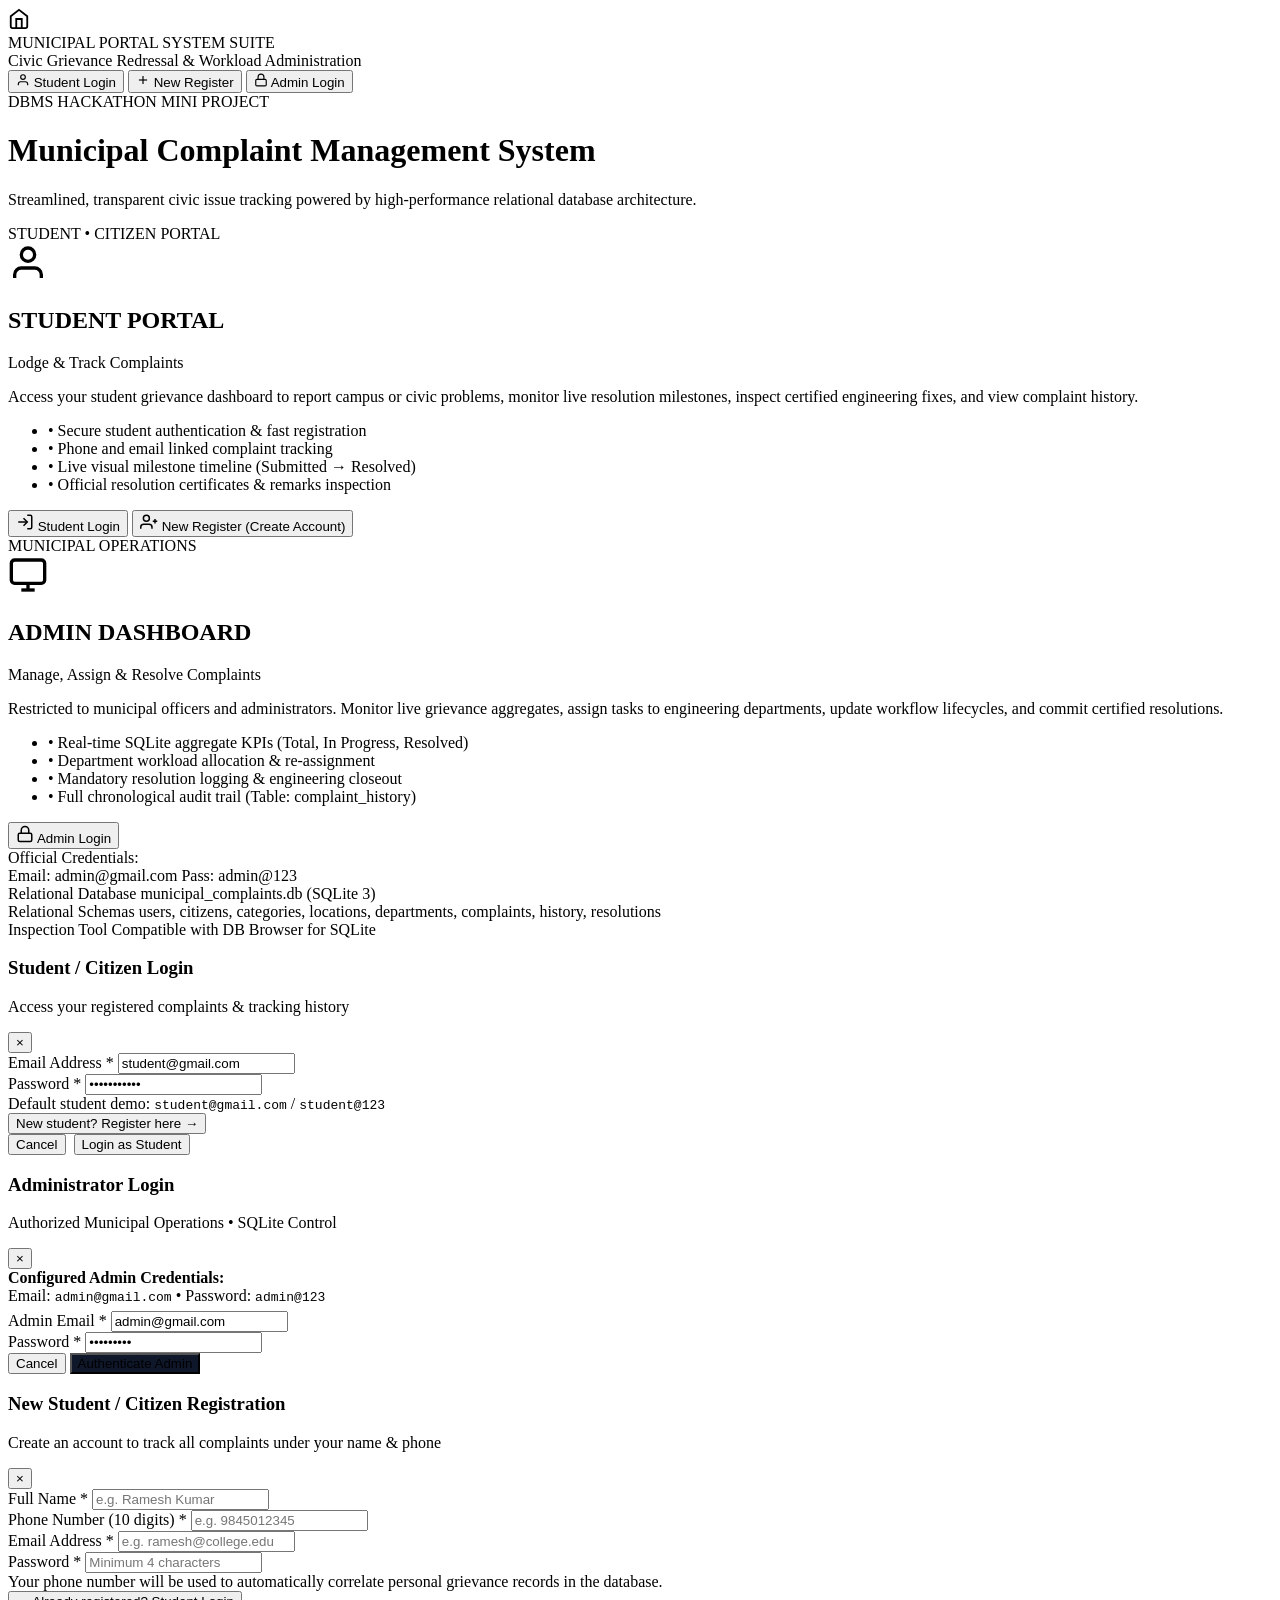
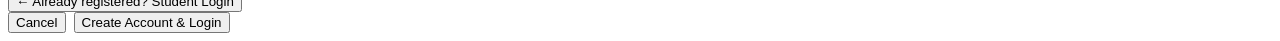
==== commit d186fda5: "Deploy complete interactive portal to GitHub Pages with client-side db adapter" ====
--- a/templates/index.html
+++ b/templates/index.html
@@ -8,7 +8,8 @@
     <link rel="preconnect" href="https://fonts.googleapis.com">
     <link rel="preconnect" href="https://fonts.gstatic.com" crossorigin>
     <link href="https://fonts.googleapis.com/css2?family=Inter:wght@300;400;500;600;700;800&display=swap" rel="stylesheet">
-    <link rel="stylesheet" href="/static/css/style.css">
+    <link rel="stylesheet" href="static/css/style.css">
+    <script src="static/js/gh-pages-adapter.js"></script>
 </head>
 <body class="landing-body">
     <!-- Ambient Glass Orbs -->
@@ -381,7 +382,8 @@
                 }
                 showLandingToast('Login successful! Redirecting to Student Dashboard...', 'success');
                 setTimeout(() => {
-                    window.location.href = data.redirect || '/user';
+                    const fallback = window.location.pathname.endsWith('.html') ? 'user.html' : '/user';
+                    window.location.href = data.redirect || fallback;
                 }, 600);
             } catch (err) {
                 errBanner.textContent = err.message;
@@ -416,7 +418,8 @@
 
                 showLandingToast('Admin authorized! Redirecting to Operations...', 'success');
                 setTimeout(() => {
-                    window.location.href = data.redirect || '/admin';
+                    const fallback = window.location.pathname.endsWith('.html') ? 'admin.html' : '/admin';
+                    window.location.href = data.redirect || fallback;
                 }, 600);
             } catch (err) {
                 errBanner.textContent = err.message;
@@ -457,7 +460,8 @@
                 }
                 showLandingToast('Account registered! Entering portal...', 'success');
                 setTimeout(() => {
-                    window.location.href = data.redirect || '/user';
+                    const fallback = window.location.pathname.endsWith('.html') ? 'user.html' : '/user';
+                    window.location.href = data.redirect || fallback;
                 }, 600);
             } catch (err) {
                 errBanner.textContent = err.message;
